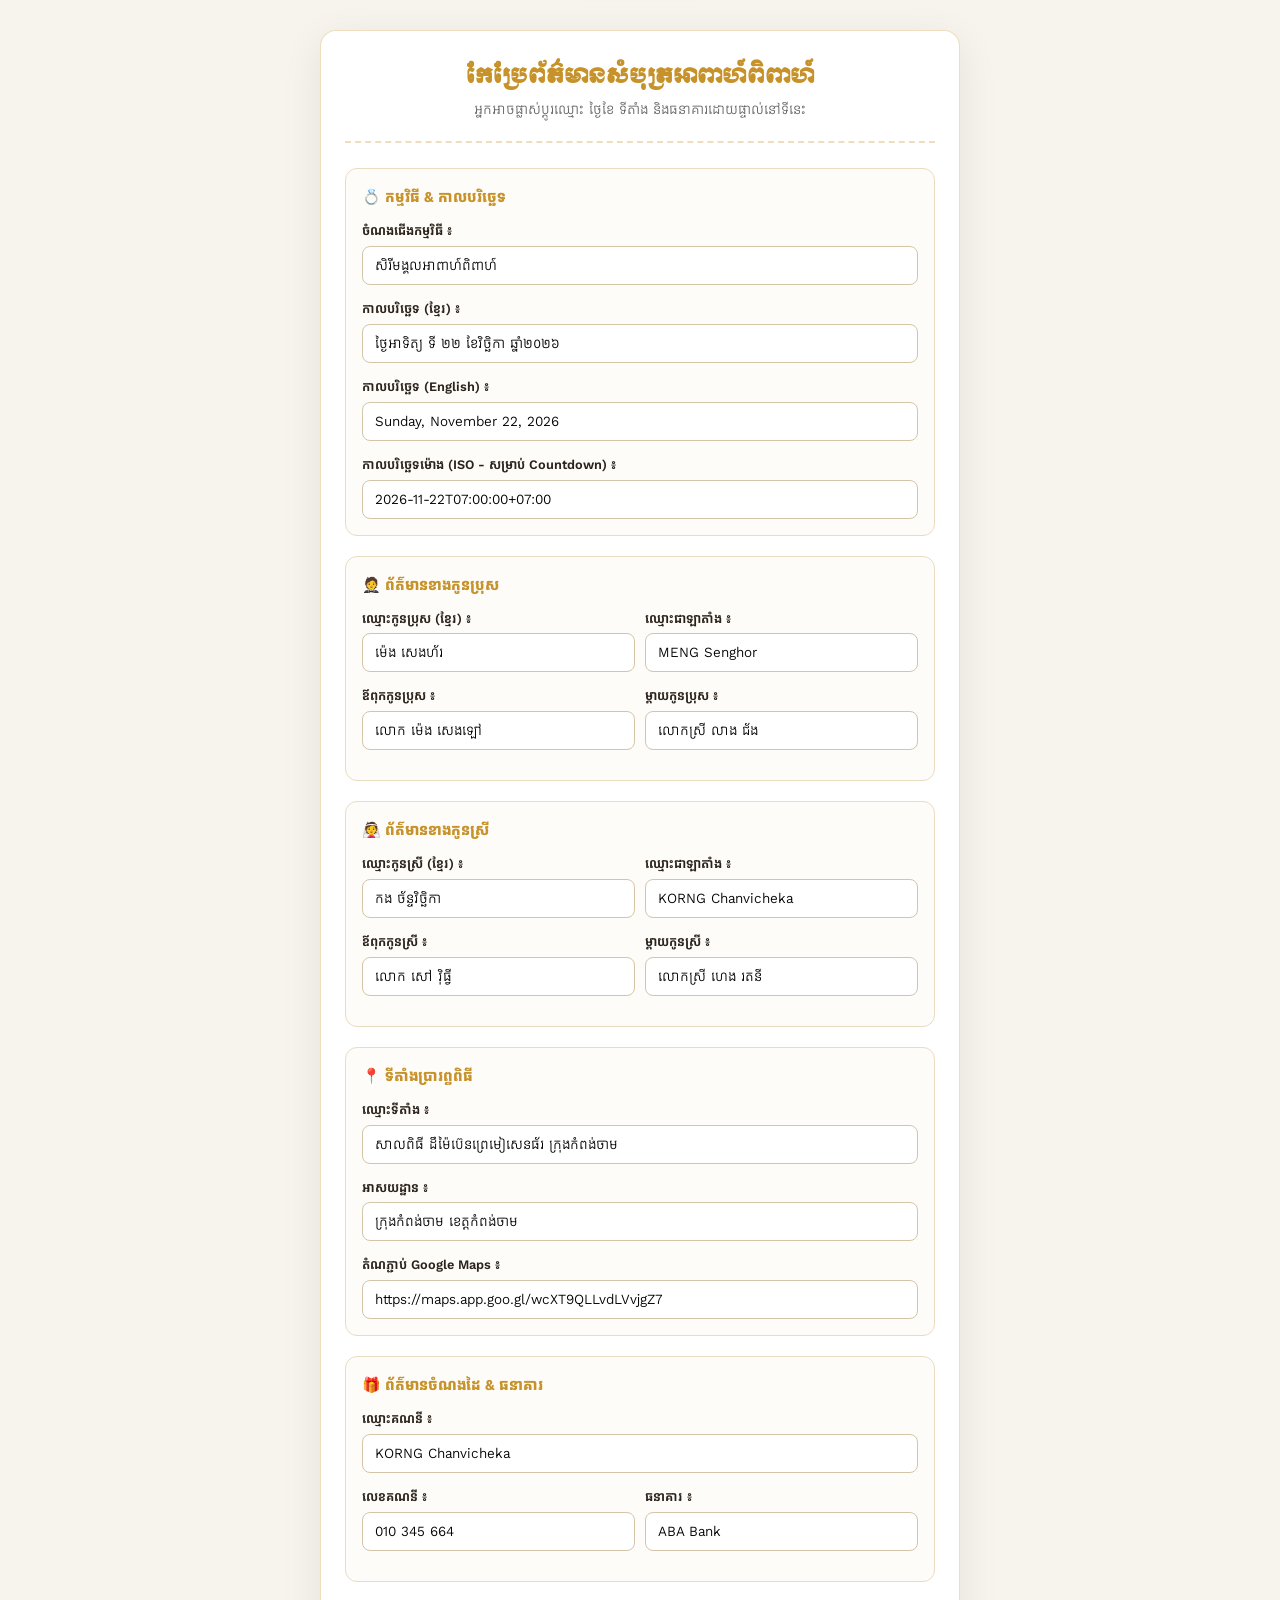
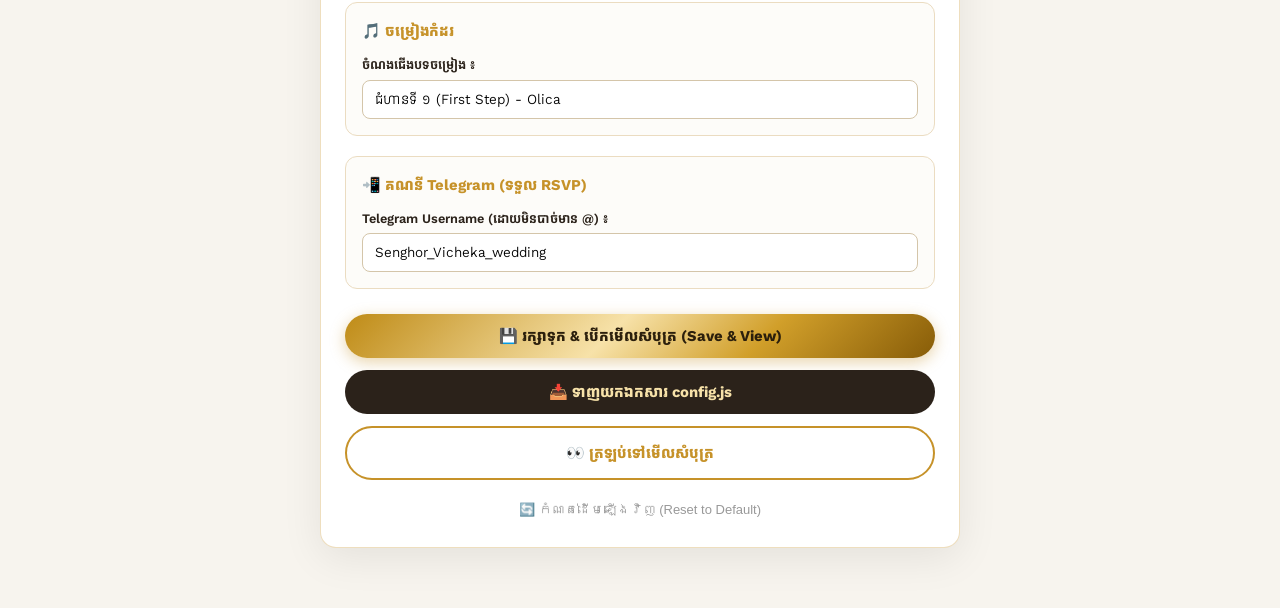
==== edit.html @ cc493987 "Add files via upload" ====
<!DOCTYPE html>
<html lang="km">
<head>
    <meta charset="UTF-8">
    <meta name="viewport" content="width=device-width, initial-scale=1.0">
    <title>កែប្រែព័ត៌មានសំបុត្រអាពាហ៍ពិពាហ៍ | Edit Wedding Info</title>
    <link href="https://fonts.googleapis.com/css2?family=Kantumruy+Pro:wght@300;400;600;700&family=Moul&display=swap" rel="stylesheet">
    <style>
        :root {
            --primary-gold: #c69229;
            --gold-gradient: linear-gradient(135deg, #bf8b16 0%, #f7e2a9 45%, #d19f2a 70%, #875c08 100%);
            --bg-color: #f7f4ee;
            --text-main: #2b221a;
        }
        * { box-sizing: border-box; margin: 0; padding: 0; }
        body {
            font-family: 'Kantumruy Pro', sans-serif;
            background: var(--bg-color);
            color: var(--text-main);
            padding: 30px 15px 60px;
            line-height: 1.6;
        }
        .container {
            max-width: 640px;
            margin: 0 auto;
            background: #ffffff;
            border-radius: 16px;
            padding: 30px 24px;
            box-shadow: 0 10px 40px rgba(0,0,0,0.08);
            border: 1px solid rgba(198, 146, 41, 0.3);
        }
        .header {
            text-align: center;
            margin-bottom: 25px;
            border-bottom: 2px dashed rgba(198, 146, 41, 0.3);
            padding-bottom: 20px;
        }
        .header h1 {
            font-family: 'Moul', cursive;
            font-size: 20px;
            color: var(--primary-gold);
            margin-bottom: 6px;
        }
        .header p {
            font-size: 14px;
            color: #666;
        }
        .section-box {
            background: #fdfcf9;
            border: 1px solid #ebdcc1;
            border-radius: 12px;
            padding: 16px;
            margin-bottom: 20px;
        }
        .section-box h3 {
            font-size: 15px;
            color: var(--primary-gold);
            margin-bottom: 12px;
            display: flex;
            align-items: center;
            gap: 8px;
        }
        .form-group {
            margin-bottom: 14px;
        }
        .form-group:last-child {
            margin-bottom: 0;
        }
        .form-group label {
            display: block;
            font-size: 13px;
            font-weight: 600;
            margin-bottom: 4px;
        }
        .form-control {
            width: 100%;
            padding: 10px 12px;
            border: 1px solid #d4c5a9;
            border-radius: 8px;
            font-family: 'Kantumruy Pro', sans-serif;
            font-size: 14px;
        }
        .form-control:focus {
            outline: none;
            border-color: var(--primary-gold);
            box-shadow: 0 0 0 3px rgba(198, 146, 41, 0.2);
        }
        .row-2 {
            display: grid;
            grid-template-columns: 1fr 1fr;
            gap: 10px;
        }
        .actions-box {
            display: flex;
            flex-direction: column;
            gap: 12px;
            margin-top: 25px;
        }
        .btn {
            padding: 13px;
            border-radius: 50px;
            border: none;
            font-family: 'Kantumruy Pro', sans-serif;
            font-size: 15px;
            font-weight: 700;
            cursor: pointer;
            display: flex;
            align-items: center;
            justify-content: center;
            gap: 8px;
            transition: all 0.25s ease;
            text-decoration: none;
        }
        .btn-save {
            background: var(--gold-gradient);
            color: #2b1f0c;
            box-shadow: 0 4px 15px rgba(198, 146, 41, 0.4);
        }
        .btn-save:hover {
            transform: translateY(-2px);
            box-shadow: 0 8px 20px rgba(198, 146, 41, 0.5);
        }
        .btn-download {
            background: #2b221a;
            color: #f7e2a9;
        }
        .btn-download:hover {
            background: #413428;
        }
        .btn-view {
            background: #ffffff;
            color: var(--primary-gold);
            border: 2px solid var(--primary-gold);
        }
        .btn-reset {
            background: transparent;
            color: #999;
            font-size: 13px;
            border: none;
            cursor: pointer;
            margin-top: 10px;
        }
        .toast {
            position: fixed;
            top: 20px;
            left: 50%;
            transform: translateX(-50%) translateY(-100px);
            background: #2b221a;
            color: #f7e2a9;
            padding: 12px 24px;
            border-radius: 50px;
            font-size: 14px;
            box-shadow: 0 10px 25px rgba(0,0,0,0.25);
            transition: transform 0.3s ease;
            z-index: 9999;
        }
        .toast.show {
            transform: translateX(-50%) translateY(0);
        }
    </style>
</head>
<body>

    <div id="toast" class="toast">បានរក្សាទុករួចរាល់!</div>

    <div class="container">
        <div class="header">
            <h1>កែប្រែព័ត៌មានសំបុត្រអាពាហ៍ពិពាហ៍</h1>
            <p>អ្នកអាចផ្លាស់ប្តូរឈ្មោះ ថ្ងៃខែ ទីតាំង និងធនាគារដោយផ្ទាល់នៅទីនេះ</p>
        </div>

        <form id="editForm">
            <!-- ព័ត៌មានទូទៅ -->
            <div class="section-box">
                <h3>💍 កម្មវិធី &amp; កាលបរិច្ឆេទ</h3>
                <div class="form-group">
                    <label>ចំណងជើងកម្មវិធី ៖</label>
                    <input type="text" id="weddingTitle" class="form-control" value="សិរីមង្គលអាពាហ៍ពិពាហ៍">
                </div>
                <div class="form-group">
                    <label>កាលបរិច្ឆេទ (ខ្មែរ) ៖</label>
                    <input type="text" id="weddingDateKhmer" class="form-control" value="ថ្ងៃអាទិត្យ ទី ២២ ខែវិច្ឆិកា ឆ្នាំ២០២៦">
                </div>
                <div class="form-group">
                    <label>កាលបរិច្ឆេទ (English) ៖</label>
                    <input type="text" id="weddingDateEnglish" class="form-control" value="Sunday, November 22, 2026">
                </div>
                <div class="form-group">
                    <label>កាលបរិច្ឆេទម៉ោង (ISO - សម្រាប់ Countdown) ៖</label>
                    <input type="text" id="weddingDateISO" class="form-control" value="2026-11-22T07:00:00+07:00">
                </div>
            </div>

            <!-- ខាងប្រុស -->
            <div class="section-box">
                <h3>🤵 ព័ត៌មានខាងកូនប្រុស</h3>
                <div class="row-2">
                    <div class="form-group">
                        <label>ឈ្មោះកូនប្រុស (ខ្មែរ) ៖</label>
                        <input type="text" id="groomKhmerName" class="form-control" value="ម៉េង សេងហ័រ">
                    </div>
                    <div class="form-group">
                        <label>ឈ្មោះជាឡាតាំង ៖</label>
                        <input type="text" id="groomEnglishName" class="form-control" value="MENG Senghor">
                    </div>
                </div>
                <div class="row-2">
                    <div class="form-group">
                        <label>ឪពុកកូនប្រុស ៖</label>
                        <input type="text" id="groomFather" class="form-control" value="លោក ម៉េង សេងឡៅ">
                    </div>
                    <div class="form-group">
                        <label>ម្ដាយកូនប្រុស ៖</label>
                        <input type="text" id="groomMother" class="form-control" value="លោកស្រី លាង ជ័ង">
                    </div>
                </div>
            </div>

            <!-- ខាងស្រី -->
            <div class="section-box">
                <h3>👰 ព័ត៌មានខាងកូនស្រី</h3>
                <div class="row-2">
                    <div class="form-group">
                        <label>ឈ្មោះកូនស្រី (ខ្មែរ) ៖</label>
                        <input type="text" id="brideKhmerName" class="form-control" value="កង ច័ន្ទវិច្ឆិកា">
                    </div>
                    <div class="form-group">
                        <label>ឈ្មោះជាឡាតាំង ៖</label>
                        <input type="text" id="brideEnglishName" class="form-control" value="KORNG Chanvicheka">
                    </div>
                </div>
                <div class="row-2">
                    <div class="form-group">
                        <label>ឪពុកកូនស្រី ៖</label>
                        <input type="text" id="brideFather" class="form-control" value="លោក សៅ វ៉ិធ្វី">
                    </div>
                    <div class="form-group">
                        <label>ម្ដាយកូនស្រី ៖</label>
                        <input type="text" id="brideMother" class="form-control" value="លោកស្រី ហេង រតនី">
                    </div>
                </div>
            </div>

            <!-- ទីតាំង -->
            <div class="section-box">
                <h3>📍 ទីតាំងប្រារព្ធពិធី</h3>
                <div class="form-group">
                    <label>ឈ្មោះទីតាំង ៖</label>
                    <input type="text" id="venueName" class="form-control" value="សាលពិធី ដឹម៉ៃប៊េនព្រេមៀសេនធ័រ ក្រុងកំពង់ចាម">
                </div>
                <div class="form-group">
                    <label>អាសយដ្ឋាន ៖</label>
                    <input type="text" id="venueAddress" class="form-control" value="ក្រុងកំពង់ចាម ខេត្តកំពង់ចាម">
                </div>
                <div class="form-group">
                    <label>តំណភ្ជាប់ Google Maps ៖</label>
                    <input type="text" id="googleMapsUrl" class="form-control" value="https://maps.app.goo.gl/wcXT9QLLvdLVvjgZ7">
                </div>
            </div>

            <!-- ចំណងដៃ -->
            <div class="section-box">
                <h3>🎁 ព័ត៌មានចំណងដៃ &amp; ធនាគារ</h3>
                <div class="form-group">
                    <label>ឈ្មោះគណនី ៖</label>
                    <input type="text" id="giftAccountName" class="form-control" value="KORNG Chanvicheka">
                </div>
                <div class="row-2">
                    <div class="form-group">
                        <label>លេខគណនី ៖</label>
                        <input type="text" id="giftAccountNumber" class="form-control" value="010 345 664">
                    </div>
                    <div class="form-group">
                        <label>ធនាគារ ៖</label>
                        <input type="text" id="giftBankName" class="form-control" value="ABA Bank">
                    </div>
                </div>
            </div>

            <!-- ចម្រៀងកំដរ -->
            <div class="section-box">
                <h3>🎵 ចម្រៀងកំដរ</h3>
                <div class="form-group">
                    <label>ចំណងជើងបទចម្រៀង ៖</label>
                    <input type="text" id="bgMusicTitle" class="form-control" value="ជំហានទី ១ (First Step) - Olica">
                </div>
            </div>

            <!-- ទំនាក់ទំនង & Telegram -->
            <div class="section-box">
                <h3>📲 គណនី Telegram (ទទួល RSVP)</h3>
                <div class="form-group">
                    <label>Telegram Username (ដោយមិនបាច់មាន @) ៖</label>
                    <input type="text" id="telegramUsername" class="form-control" value="Senghor_Vicheka_wedding">
                </div>
            </div>

            <!-- សកម្មភាព -->
            <div class="actions-box">
                <button type="button" id="btnSaveAndPreview" class="btn btn-save">
                    💾 រក្សាទុក &amp; បើកមើលសំបុត្រ (Save &amp; View)
                </button>
                <button type="button" id="btnDownloadConfig" class="btn btn-download">
                    📥 ទាញយកឯកសារ config.js
                </button>
                <a href="index.html" class="btn btn-view">
                    👀 ត្រឡប់ទៅមើលសំបុត្រ
                </a>
                <button type="button" id="btnResetDefault" class="btn-reset">
                    🔄 កំណត់ដើមឡើងវិញ (Reset to Default)
                </button>
            </div>
        </form>
    </div>

    <!-- Scripts -->
    <script src="js/config.js"></script>
    <script>
        // Load initial data from WEDDING_CONFIG or localStorage
        document.addEventListener('DOMContentLoaded', () => {
            let data = window.WEDDING_CONFIG || {};
            const saved = localStorage.getItem('wedding_custom_config');
            if (saved) {
                try {
                    data = Object.assign({}, data, JSON.parse(saved));
                } catch(e) {}
            }

            if (data.weddingTitle) document.getElementById('weddingTitle').value = data.weddingTitle;
            if (data.weddingDateKhmer) document.getElementById('weddingDateKhmer').value = data.weddingDateKhmer;
            if (data.weddingDateEnglish) document.getElementById('weddingDateEnglish').value = data.weddingDateEnglish;
            if (data.weddingDateISO) document.getElementById('weddingDateISO').value = data.weddingDateISO;

            if (data.groom) {
                document.getElementById('groomKhmerName').value = data.groom.khmerName || '';
                document.getElementById('groomEnglishName').value = data.groom.englishName || '';
                document.getElementById('groomFather').value = data.groom.father || '';
                document.getElementById('groomMother').value = data.groom.mother || '';
            }

            if (data.bride) {
                document.getElementById('brideKhmerName').value = data.bride.khmerName || '';
                document.getElementById('brideEnglishName').value = data.bride.englishName || '';
                document.getElementById('brideFather').value = data.bride.father || '';
                document.getElementById('brideMother').value = data.bride.mother || '';
            }

            if (data.venue) {
                document.getElementById('venueName').value = data.venue.name || '';
                document.getElementById('venueAddress').value = data.venue.address || '';
                document.getElementById('googleMapsUrl').value = data.venue.googleMapsUrl || '';
            }

            if (data.gift) {
                document.getElementById('giftAccountName').value = data.gift.accountName || '';
                document.getElementById('giftAccountNumber').value = data.gift.accountNumber || '';
                document.getElementById('giftBankName').value = data.gift.bankName || '';
            }

            if (data.bgMusic && data.bgMusic.title) {
                document.getElementById('bgMusicTitle').value = data.bgMusic.title;
            }

            if (data.contact) {
                document.getElementById('telegramUsername').value = data.contact.telegramUsername || '';
            }
        });

        function collectFormData() {
            return {
                weddingTitle: document.getElementById('weddingTitle').value.trim(),
                weddingDateKhmer: document.getElementById('weddingDateKhmer').value.trim(),
                weddingDateEnglish: document.getElementById('weddingDateEnglish').value.trim(),
                weddingDateISO: document.getElementById('weddingDateISO').value.trim(),
                groom: {
                    khmerName: document.getElementById('groomKhmerName').value.trim(),
                    englishName: document.getElementById('groomEnglishName').value.trim(),
                    father: document.getElementById('groomFather').value.trim(),
                    mother: document.getElementById('groomMother').value.trim(),
                    photo: "assets/images/groom.jpg"
                },
                bride: {
                    khmerName: document.getElementById('brideKhmerName').value.trim(),
                    englishName: document.getElementById('brideEnglishName').value.trim(),
                    father: document.getElementById('brideFather').value.trim(),
                    mother: document.getElementById('brideMother').value.trim(),
                    photo: "assets/images/bride.jpg"
                },
                venue: {
                    name: document.getElementById('venueName').value.trim(),
                    address: document.getElementById('venueAddress').value.trim(),
                    googleMapsUrl: document.getElementById('googleMapsUrl').value.trim(),
                    embedMapUrl: "https://www.google.com/maps/embed?pb=!1m18!1m12!1m3!1d15623.513758249622!2d105.4419515!3d11.9961201!2m3!1f0!2f0!3f0!3m2!1i1024!2i768!4f13.1!3m3!1m2!1s0x310b82f6e91cb3b5%3A0x6291a182092305!2sKampong%20Cham!5e0!3m2!1sen!2skh!4v1700000000000"
                },
                gift: {
                    accountName: document.getElementById('giftAccountName').value.trim(),
                    accountNumber: document.getElementById('giftAccountNumber').value.trim(),
                    bankName: document.getElementById('giftBankName').value.trim(),
                    qrImage: "assets/images/qr-code.png"
                },
                bgMusic: {
                    title: document.getElementById('bgMusicTitle').value.trim(),
                    audioFile: (window.WEDDING_CONFIG && window.WEDDING_CONFIG.bgMusic && window.WEDDING_CONFIG.bgMusic.audioFile) || "assets/audio/wedding-song.mp3"
                },
                contact: {
                    telegramUsername: document.getElementById('telegramUsername').value.trim()
                }
            };
        }

        // Save & View
        document.getElementById('btnSaveAndPreview').addEventListener('click', () => {
            const data = collectFormData();
            localStorage.setItem('wedding_custom_config', JSON.stringify(data));
            showToast('បានរក្សាទុកព័ត៌មានដោយជោគជ័យ!');
            setTimeout(() => {
                window.location.href = 'index.html';
            }, 1000);
        });

        // Download config.js file
        document.getElementById('btnDownloadConfig').addEventListener('click', () => {
            const data = collectFormData();
            const configContent = `const WEDDING_CONFIG = ${JSON.stringify(Object.assign({}, window.WEDDING_CONFIG, data), null, 4)};\n\nwindow.WEDDING_CONFIG = WEDDING_CONFIG;\n`;
            
            const blob = new Blob([configContent], { type: 'application/javascript;charset=utf-8' });
            const url = URL.createObjectURL(blob);
            const a = document.createElement('a');
            a.href = url;
            a.download = 'config.js';
            document.body.appendChild(a);
            a.click();
            document.body.removeChild(a);
            URL.revokeObjectURL(url);
            showToast('បានទាញយកឯកសារ config.js! សូមយកវាទៅដាក់ក្នុង folder js/');
        });

        // Reset
        document.getElementById('btnResetDefault').addEventListener('click', () => {
            if (confirm('តើអ្នកពិតជាចង់កំណត់ព័ត៌មានដើមឡើងវិញមែនទេ?')) {
                localStorage.removeItem('wedding_custom_config');
                location.reload();
            }
        });

        function showToast(msg) {
            const t = document.getElementById('toast');
            t.textContent = msg;
            t.classList.add('show');
            setTimeout(() => t.classList.remove('show'), 3000);
        }
    </script>
</body>
</html>
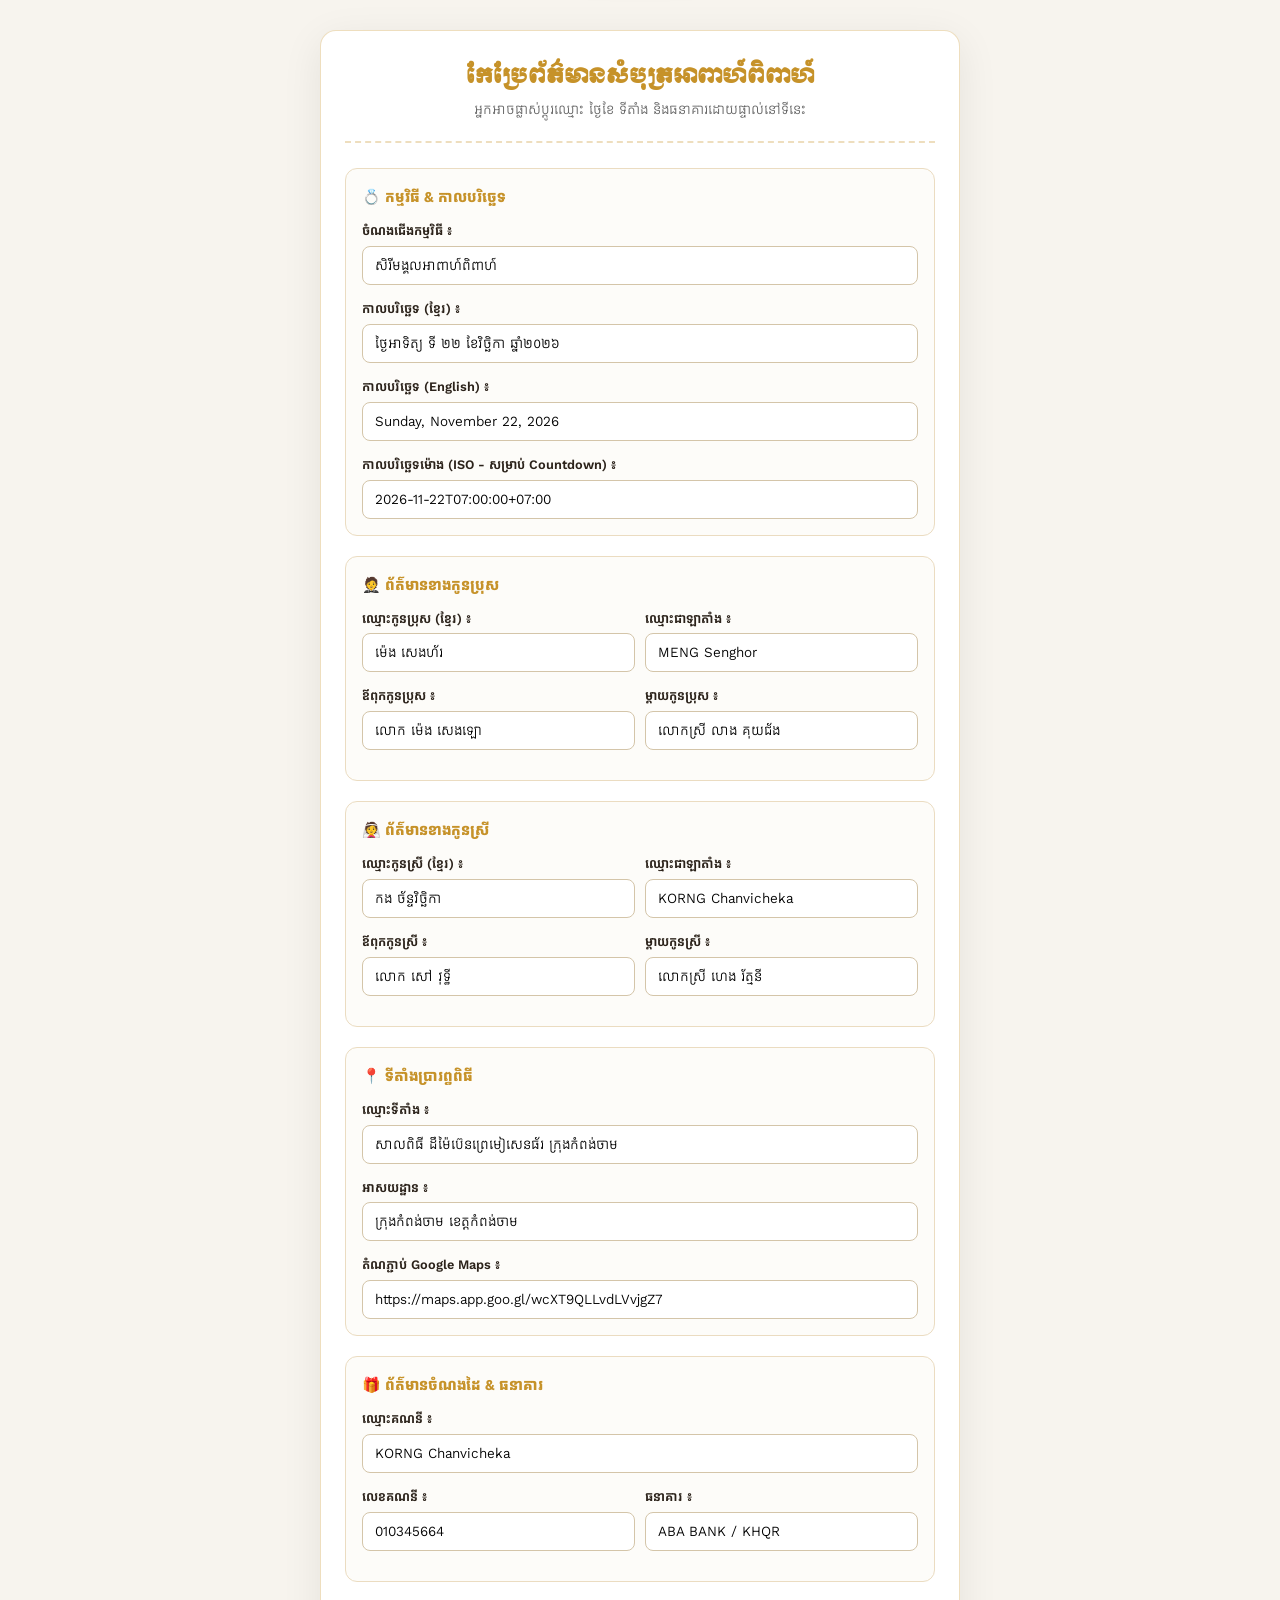
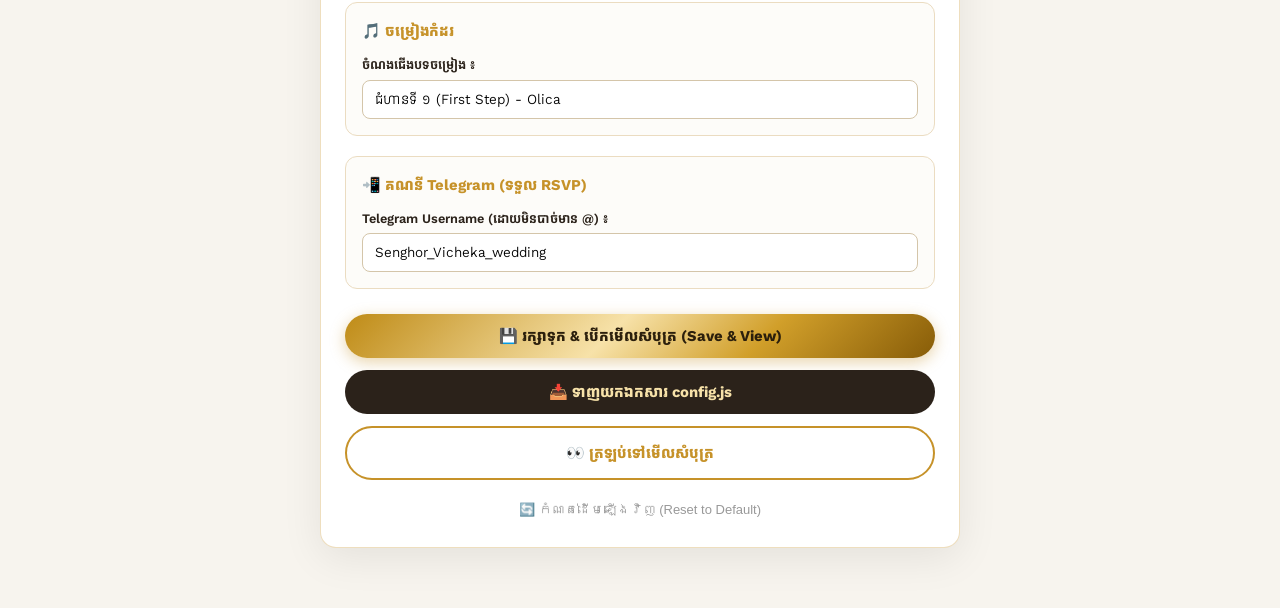
==== commit c8a2fcc8: "Add files via upload" ====
--- a/edit.html
+++ b/edit.html
@@ -396,7 +396,7 @@
                     accountName: document.getElementById('giftAccountName').value.trim(),
                     accountNumber: document.getElementById('giftAccountNumber').value.trim(),
                     bankName: document.getElementById('giftBankName').value.trim(),
-                    qrImage: "assets/images/qr-code.png"
+                    qrImage: "assets/images/qr-code.jpg"
                 },
                 bgMusic: {
                     title: document.getElementById('bgMusicTitle').value.trim(),
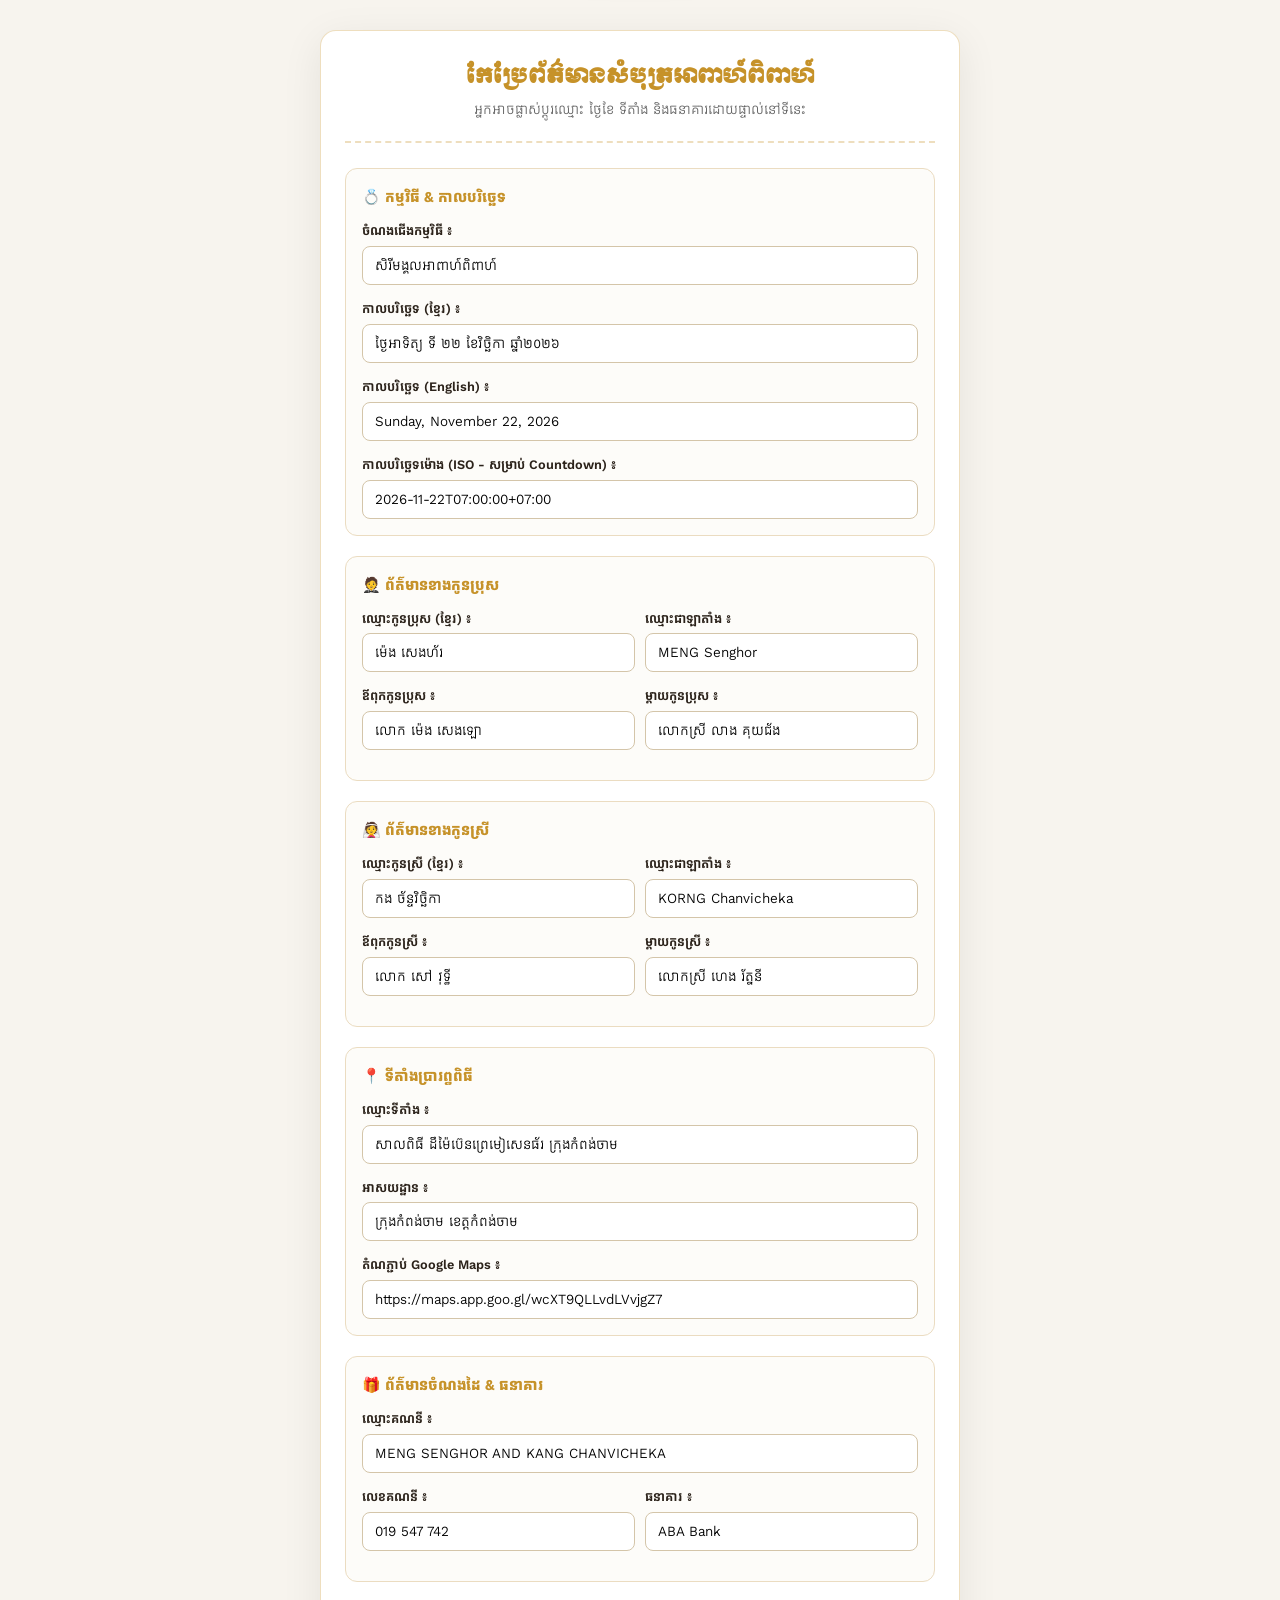
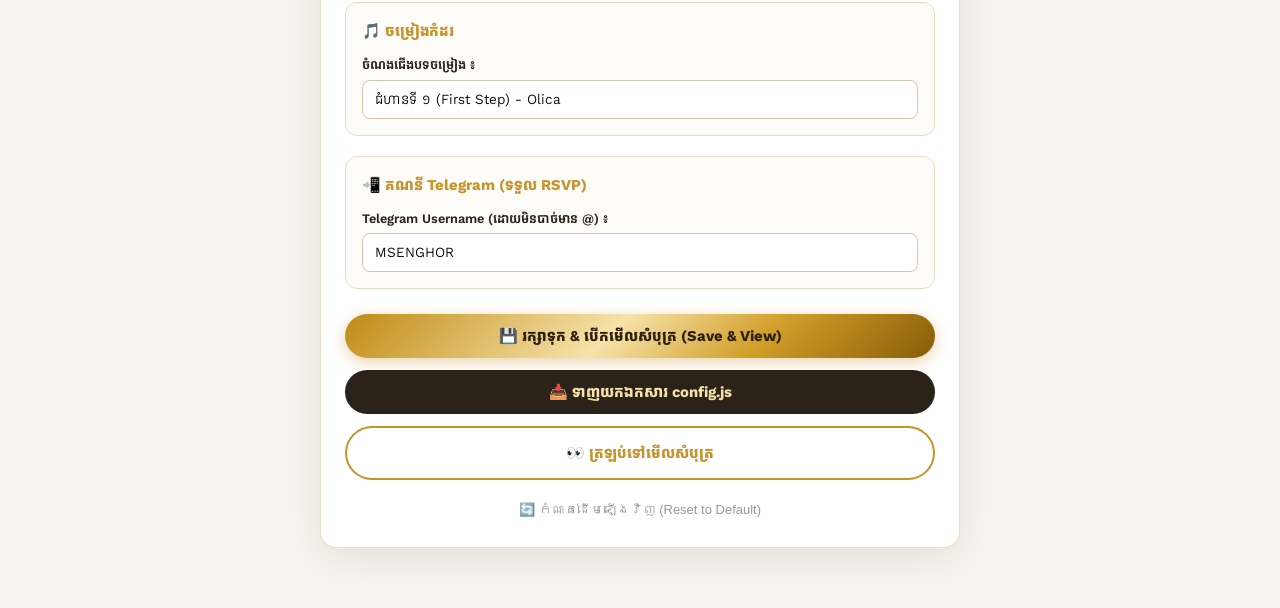
==== commit cb6960cc: "Add files via upload" ====
--- a/edit.html
+++ b/edit.html
@@ -232,11 +232,11 @@
                 <div class="row-2">
                     <div class="form-group">
                         <label>ឪពុកកូនស្រី ៖</label>
-                        <input type="text" id="brideFather" class="form-control" value="លោក សៅ វ៉ិធ្វី">
+                        <input type="text" id="brideFather" class="form-control" value="លោក សៅ វុទ្ធី">
                     </div>
                     <div class="form-group">
                         <label>ម្ដាយកូនស្រី ៖</label>
-                        <input type="text" id="brideMother" class="form-control" value="លោកស្រី ហេង រតនី">
+                        <input type="text" id="brideMother" class="form-control" value="លោកស្រី ហេង រ័ត្ននី">
                     </div>
                 </div>
             </div>
@@ -263,12 +263,14 @@
                 <h3>🎁 ព័ត៌មានចំណងដៃ &amp; ធនាគារ</h3>
                 <div class="form-group">
                     <label>ឈ្មោះគណនី ៖</label>
-                    <input type="text" id="giftAccountName" class="form-control" value="KORNG Chanvicheka">
+                    <input type="text" id="giftAccountName" class="form-control" value="MENG SENGHOR AND KANG CHANVICHEKA">
+
                 </div>
                 <div class="row-2">
                     <div class="form-group">
                         <label>លេខគណនី ៖</label>
-                        <input type="text" id="giftAccountNumber" class="form-control" value="010 345 664">
+                        <input type="text" id="giftAccountNumber" class="form-control" value="019 547 742">
+
                     </div>
                     <div class="form-group">
                         <label>ធនាគារ ៖</label>
@@ -291,7 +293,7 @@
                 <h3>📲 គណនី Telegram (ទទួល RSVP)</h3>
                 <div class="form-group">
                     <label>Telegram Username (ដោយមិនបាច់មាន @) ៖</label>
-                    <input type="text" id="telegramUsername" class="form-control" value="Senghor_Vicheka_wedding">
+                    <input type="text" id="telegramUsername" class="form-control" value="MSENGHOR">
                 </div>
             </div>
 
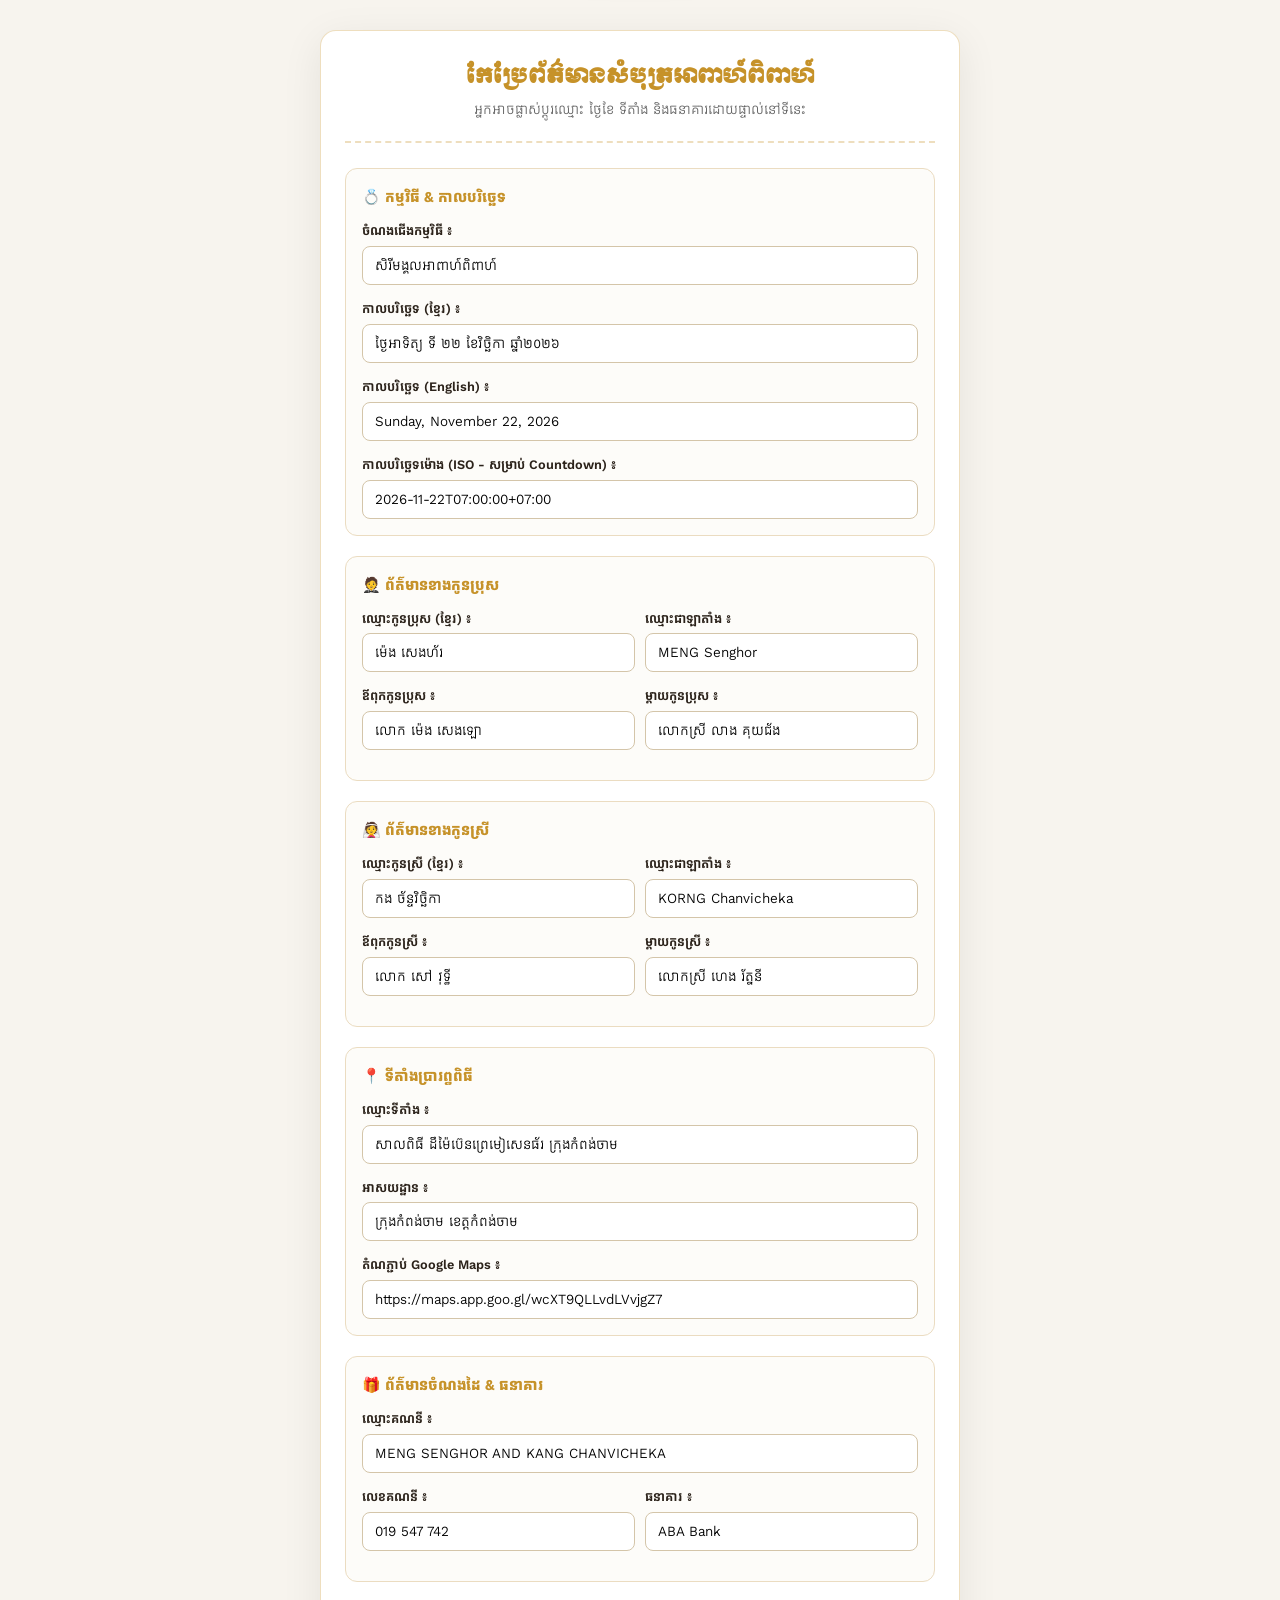
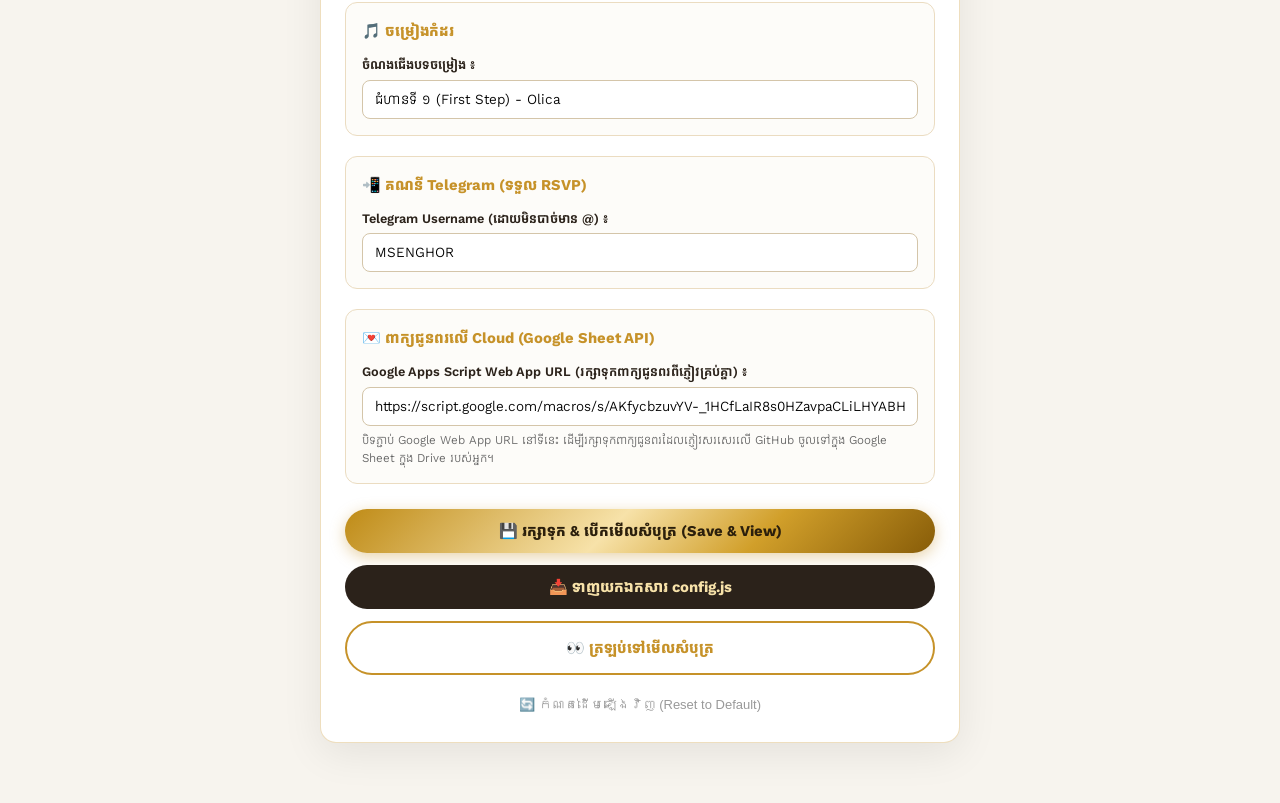
==== commit e3efee37: "Add files via upload" ====
--- a/edit.html
+++ b/edit.html
@@ -297,6 +297,18 @@
                 </div>
             </div>
 
+            <!-- Cloud Guestbook (Google Sheets) -->
+            <div class="section-box">
+                <h3>💌 ពាក្យជូនពរលើ Cloud (Google Sheet API)</h3>
+                <div class="form-group">
+                    <label>Google Apps Script Web App URL (រក្សាទុកពាក្យជូនពរពីភ្ញៀវគ្រប់គ្នា) ៖</label>
+                    <input type="url" id="wishesApiUrl" class="form-control" placeholder="https://script.google.com/macros/s/.../exec">
+                    <small style="color: #666; font-size: 12px; display: block; margin-top: 5px; line-height: 1.5;">
+                        បិទភ្ជាប់ Google Web App URL នៅទីនេះ ដើម្បីរក្សាទុកពាក្យជូនពរដែលភ្ញៀវសរសេរលើ GitHub ចូលទៅក្នុង Google Sheet ក្នុង Drive របស់អ្នក។
+                    </small>
+                </div>
+            </div>
+
             <!-- សកម្មភាព -->
             <div class="actions-box">
                 <button type="button" id="btnSaveAndPreview" class="btn btn-save">
@@ -366,6 +378,10 @@
             if (data.contact) {
                 document.getElementById('telegramUsername').value = data.contact.telegramUsername || '';
             }
+
+            if (data.wishesApiUrl) {
+                document.getElementById('wishesApiUrl').value = data.wishesApiUrl || '';
+            }
         });
 
         function collectFormData() {
@@ -406,7 +422,8 @@
                 },
                 contact: {
                     telegramUsername: document.getElementById('telegramUsername').value.trim()
-                }
+                },
+                wishesApiUrl: document.getElementById('wishesApiUrl').value.trim()
             };
         }
 
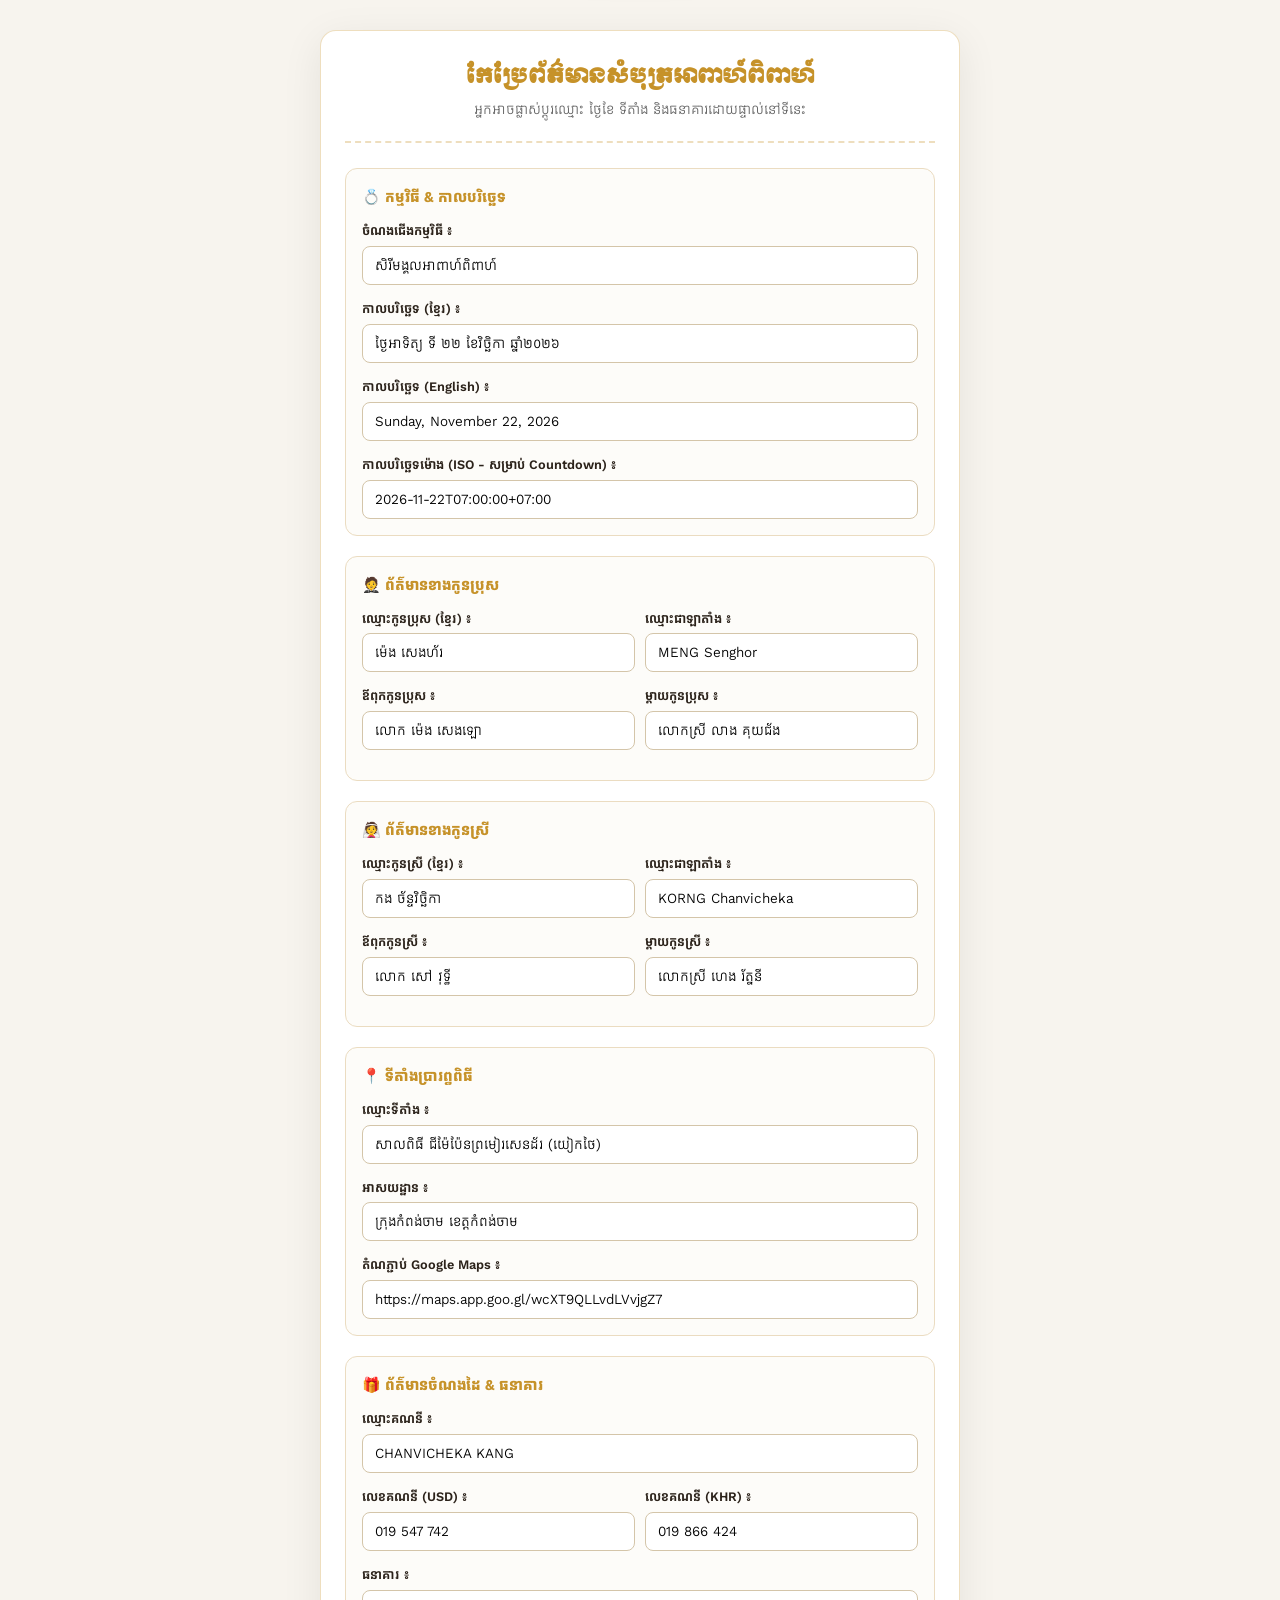
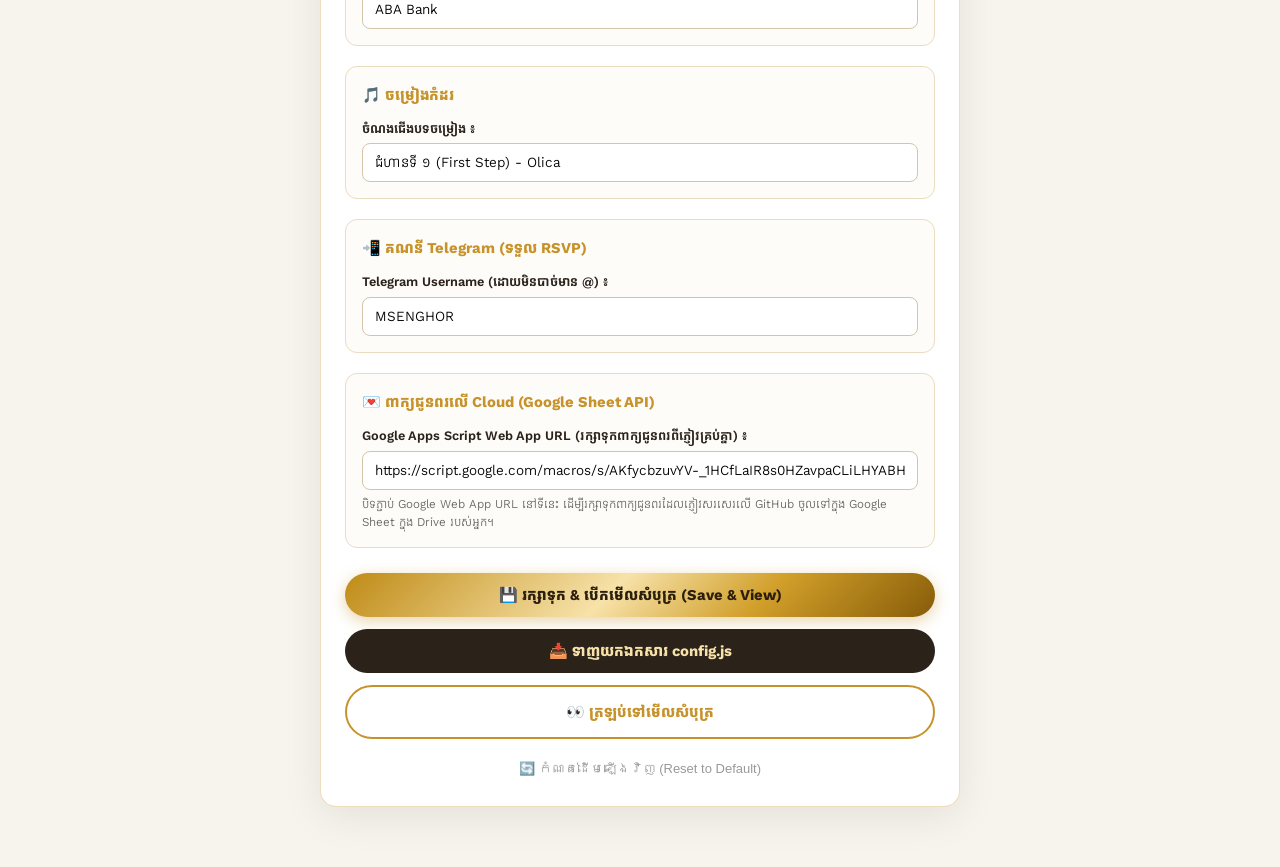
==== commit a335dfa0: "Add files via upload" ====
--- a/edit.html
+++ b/edit.html
@@ -263,19 +263,21 @@
                 <h3>🎁 ព័ត៌មានចំណងដៃ &amp; ធនាគារ</h3>
                 <div class="form-group">
                     <label>ឈ្មោះគណនី ៖</label>
-                    <input type="text" id="giftAccountName" class="form-control" value="MENG SENGHOR AND KANG CHANVICHEKA">
-
+                    <input type="text" id="giftAccountName" class="form-control" value="CHANVICHEKA KANG">
                 </div>
                 <div class="row-2">
                     <div class="form-group">
-                        <label>លេខគណនី ៖</label>
+                        <label>លេខគណនី (USD) ៖</label>
                         <input type="text" id="giftAccountNumber" class="form-control" value="019 547 742">
-
-                    </div>
-                    <div class="form-group">
-                        <label>ធនាគារ ៖</label>
-                        <input type="text" id="giftBankName" class="form-control" value="ABA Bank">
-                    </div>
+                    </div>
+                    <div class="form-group">
+                        <label>លេខគណនី (KHR) ៖</label>
+                        <input type="text" id="giftAccountNumberKhr" class="form-control" value="019 866 424">
+                    </div>
+                </div>
+                <div class="form-group">
+                    <label>ធនាគារ ៖</label>
+                    <input type="text" id="giftBankName" class="form-control" value="ABA Bank">
                 </div>
             </div>
 
@@ -368,6 +370,9 @@
             if (data.gift) {
                 document.getElementById('giftAccountName').value = data.gift.accountName || '';
                 document.getElementById('giftAccountNumber').value = data.gift.accountNumber || '';
+                if (document.getElementById('giftAccountNumberKhr')) {
+                    document.getElementById('giftAccountNumberKhr').value = data.gift.accountNumberKhr || '';
+                }
                 document.getElementById('giftBankName').value = data.gift.bankName || '';
             }
 
@@ -413,8 +418,9 @@
                 gift: {
                     accountName: document.getElementById('giftAccountName').value.trim(),
                     accountNumber: document.getElementById('giftAccountNumber').value.trim(),
+                    accountNumberKhr: document.getElementById('giftAccountNumberKhr') ? document.getElementById('giftAccountNumberKhr').value.trim() : '019 866 424',
                     bankName: document.getElementById('giftBankName').value.trim(),
-                    qrImage: "assets/images/qr-code.jpg"
+                    qrImage: "assets/images/qr-code.png"
                 },
                 bgMusic: {
                     title: document.getElementById('bgMusicTitle').value.trim(),
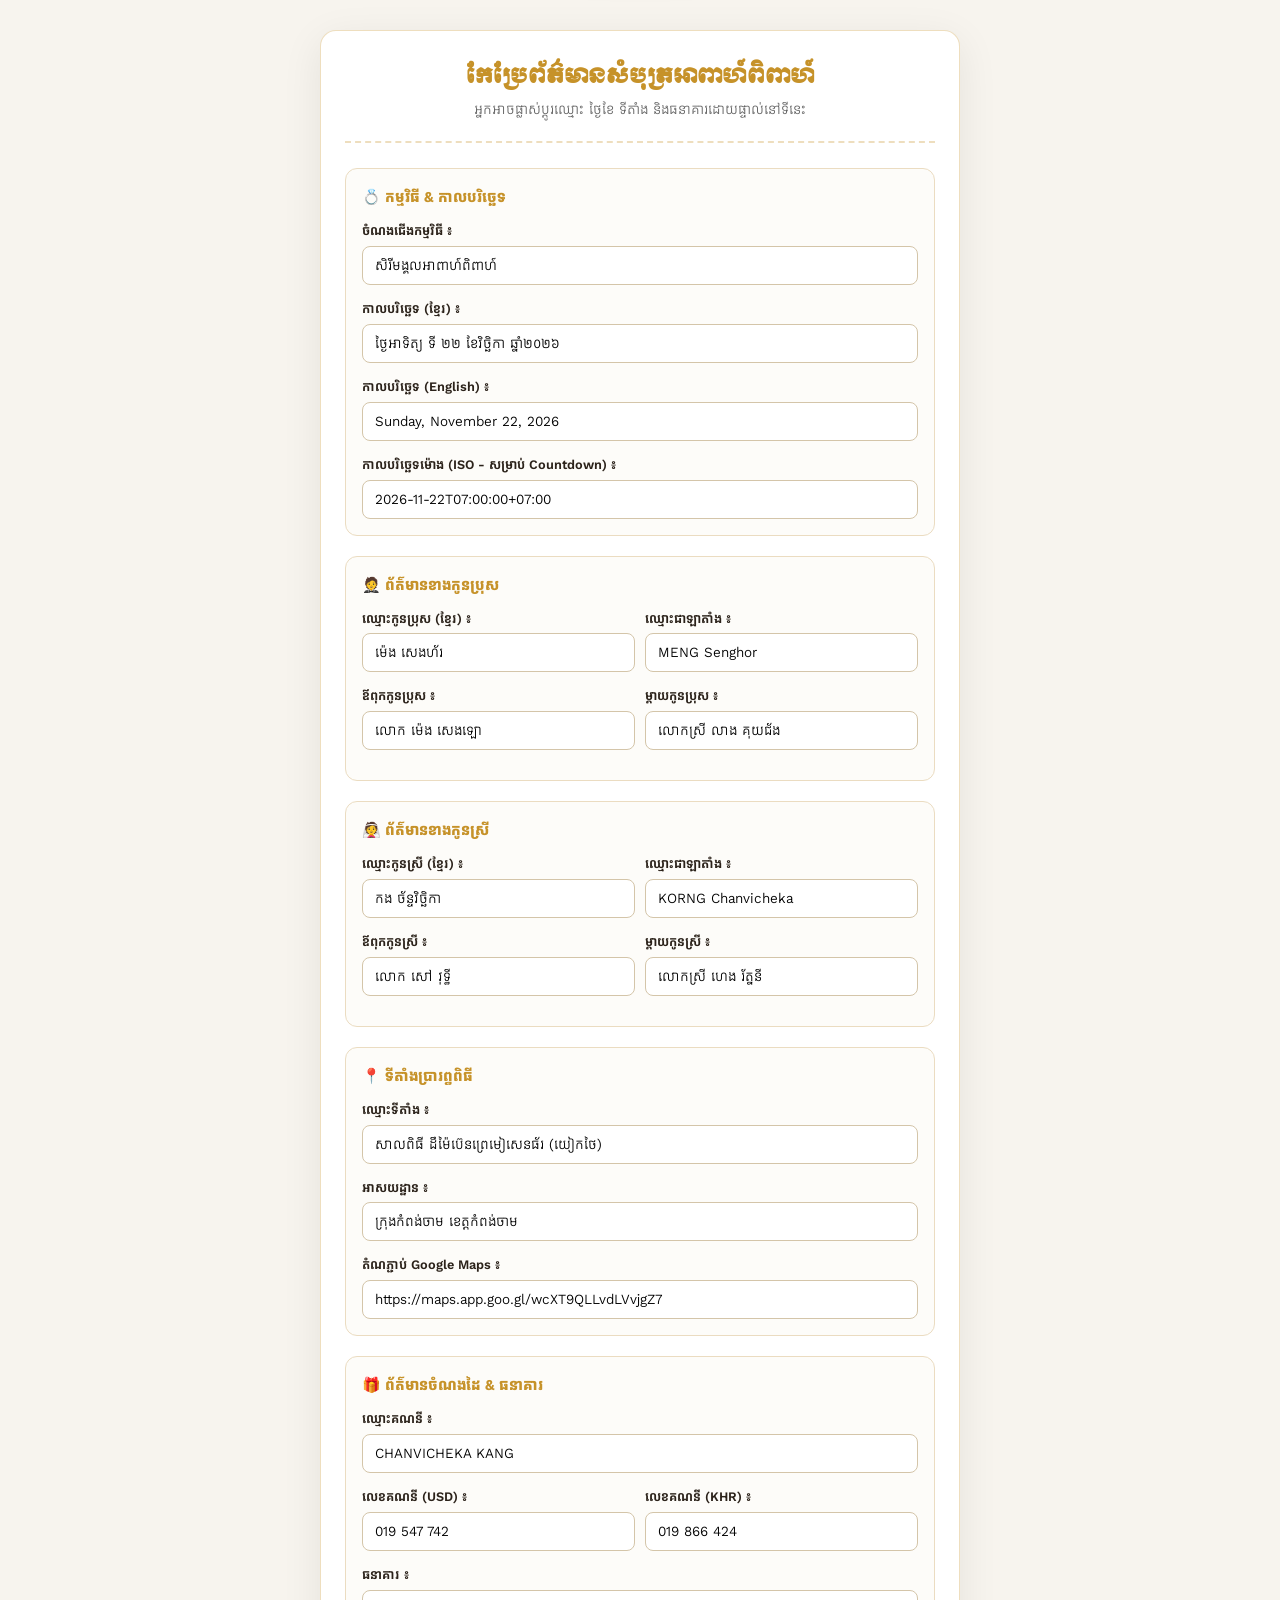
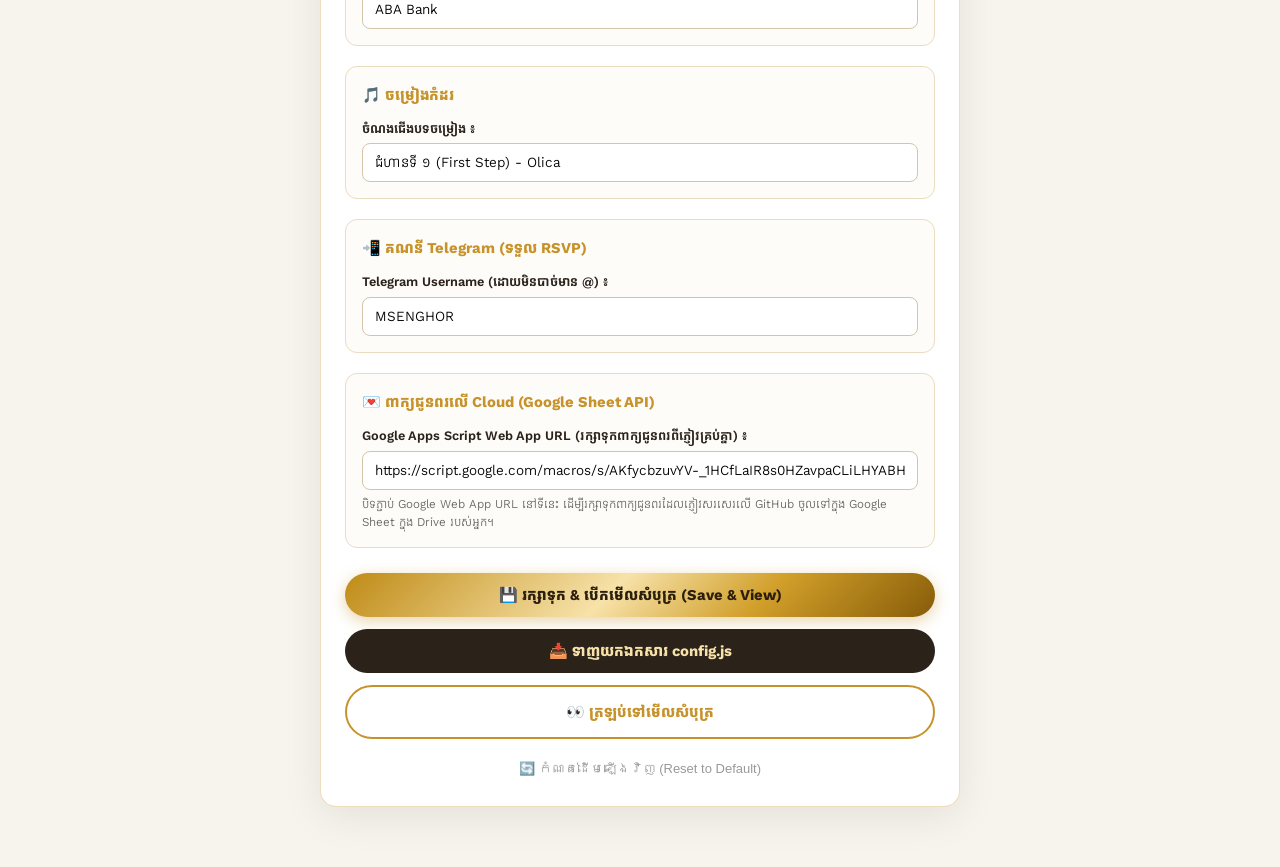
==== commit a824fd2a: "Add files via upload" ====
--- a/edit.html
+++ b/edit.html
@@ -246,7 +246,7 @@
                 <h3>📍 ទីតាំងប្រារព្ធពិធី</h3>
                 <div class="form-group">
                     <label>ឈ្មោះទីតាំង ៖</label>
-                    <input type="text" id="venueName" class="form-control" value="សាលពិធី ដឹម៉ៃប៊េនព្រេមៀសេនធ័រ ក្រុងកំពង់ចាម">
+                    <input type="text" id="venueName" class="form-control" value="សាលពិធី ដឹម៉ៃប៊េនព្រេមៀសេនធ័រ (យៀកថៃ)">
                 </div>
                 <div class="form-group">
                     <label>អាសយដ្ឋាន ៖</label>
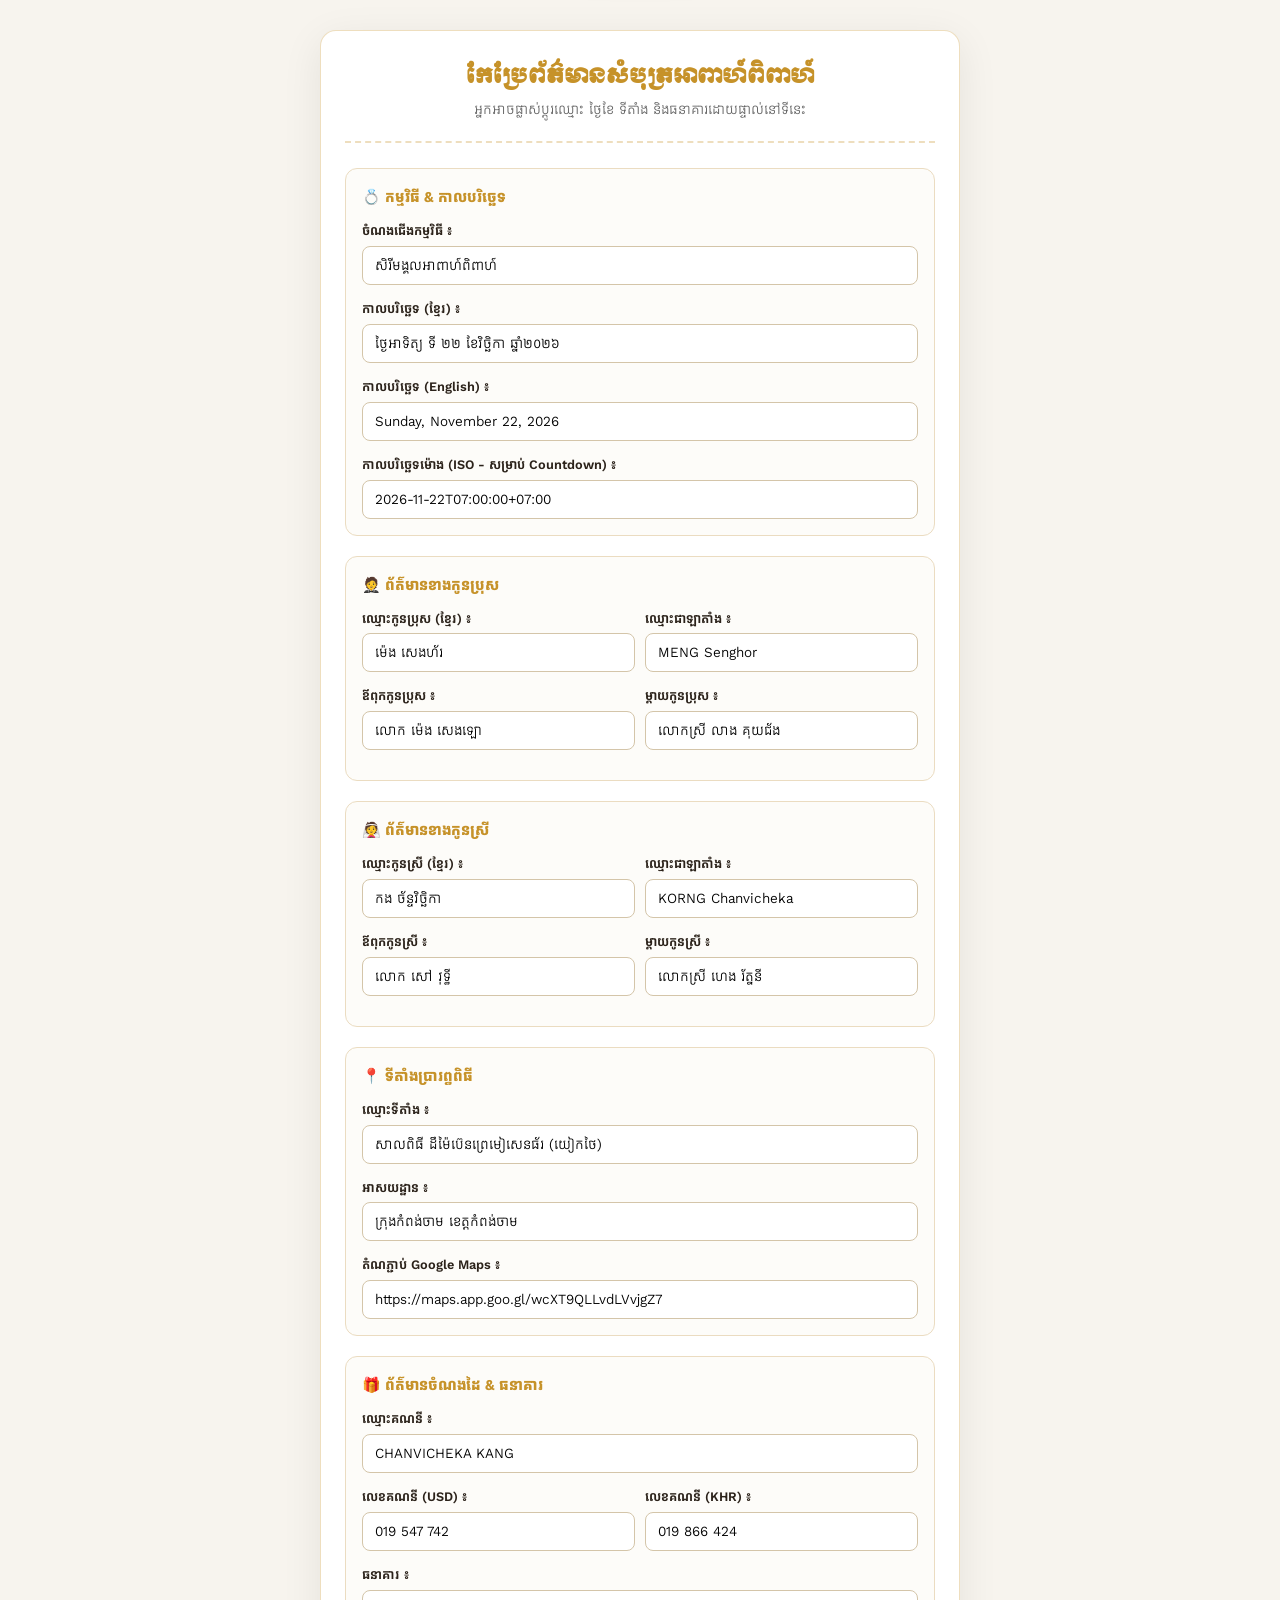
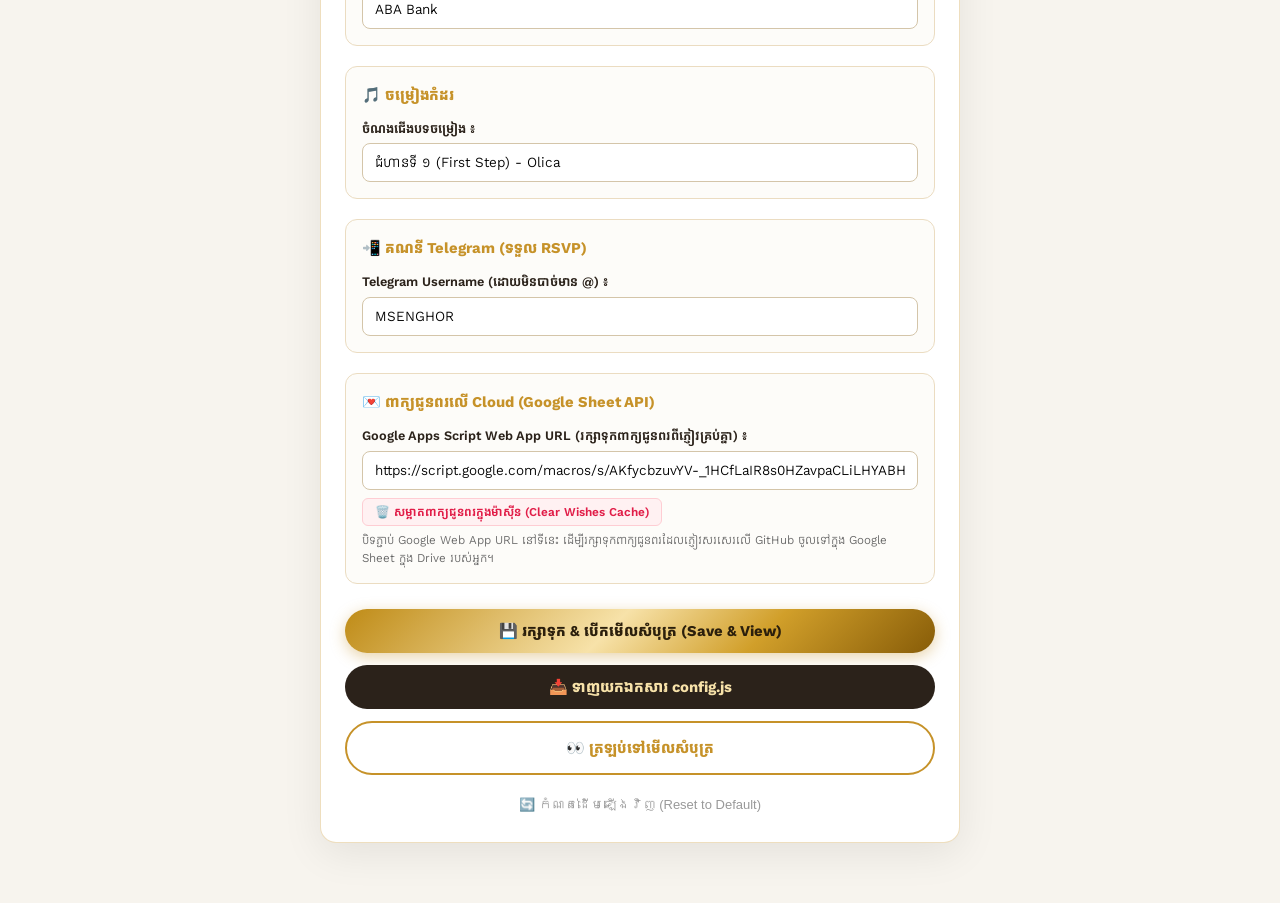
==== commit 2cde5007: "Add files via upload" ====
--- a/edit.html
+++ b/edit.html
@@ -305,6 +305,9 @@
                 <div class="form-group">
                     <label>Google Apps Script Web App URL (រក្សាទុកពាក្យជូនពរពីភ្ញៀវគ្រប់គ្នា) ៖</label>
                     <input type="url" id="wishesApiUrl" class="form-control" placeholder="https://script.google.com/macros/s/.../exec">
+                    <div style="margin-top: 8px;">
+                        <button type="button" id="btnClearWishes" style="background: #fff1f2; border: 1px solid #fecdd3; color: #e11d48; padding: 6px 12px; border-radius: 6px; font-size: 12px; font-weight: 600; cursor: pointer; font-family: inherit;">🗑️ សម្អាតពាក្យជូនពរក្នុងម៉ាស៊ីន (Clear Wishes Cache)</button>
+                    </div>
                     <small style="color: #666; font-size: 12px; display: block; margin-top: 5px; line-height: 1.5;">
                         បិទភ្ជាប់ Google Web App URL នៅទីនេះ ដើម្បីរក្សាទុកពាក្យជូនពរដែលភ្ញៀវសរសេរលើ GitHub ចូលទៅក្នុង Google Sheet ក្នុង Drive របស់អ្នក។
                     </small>
@@ -468,6 +471,14 @@
             }
         });
 
+        document.getElementById('btnClearWishes').addEventListener('click', () => {
+            if (confirm('តើអ្នកពិតជាចង់សម្អាតពាក្យជូនពរដែលបានរក្សាទុកក្នុងម៉ាស៊ីនមែនទេ?')) {
+                localStorage.removeItem('wedding_wishes_senghor_vicheka');
+                localStorage.removeItem('ratana_naza_wishes');
+                showToast('បានសម្អាតពាក្យជូនពរក្នុង LocalStorage ដោយជោគជ័យ!');
+            }
+        });
+
         function showToast(msg) {
             const t = document.getElementById('toast');
             t.textContent = msg;
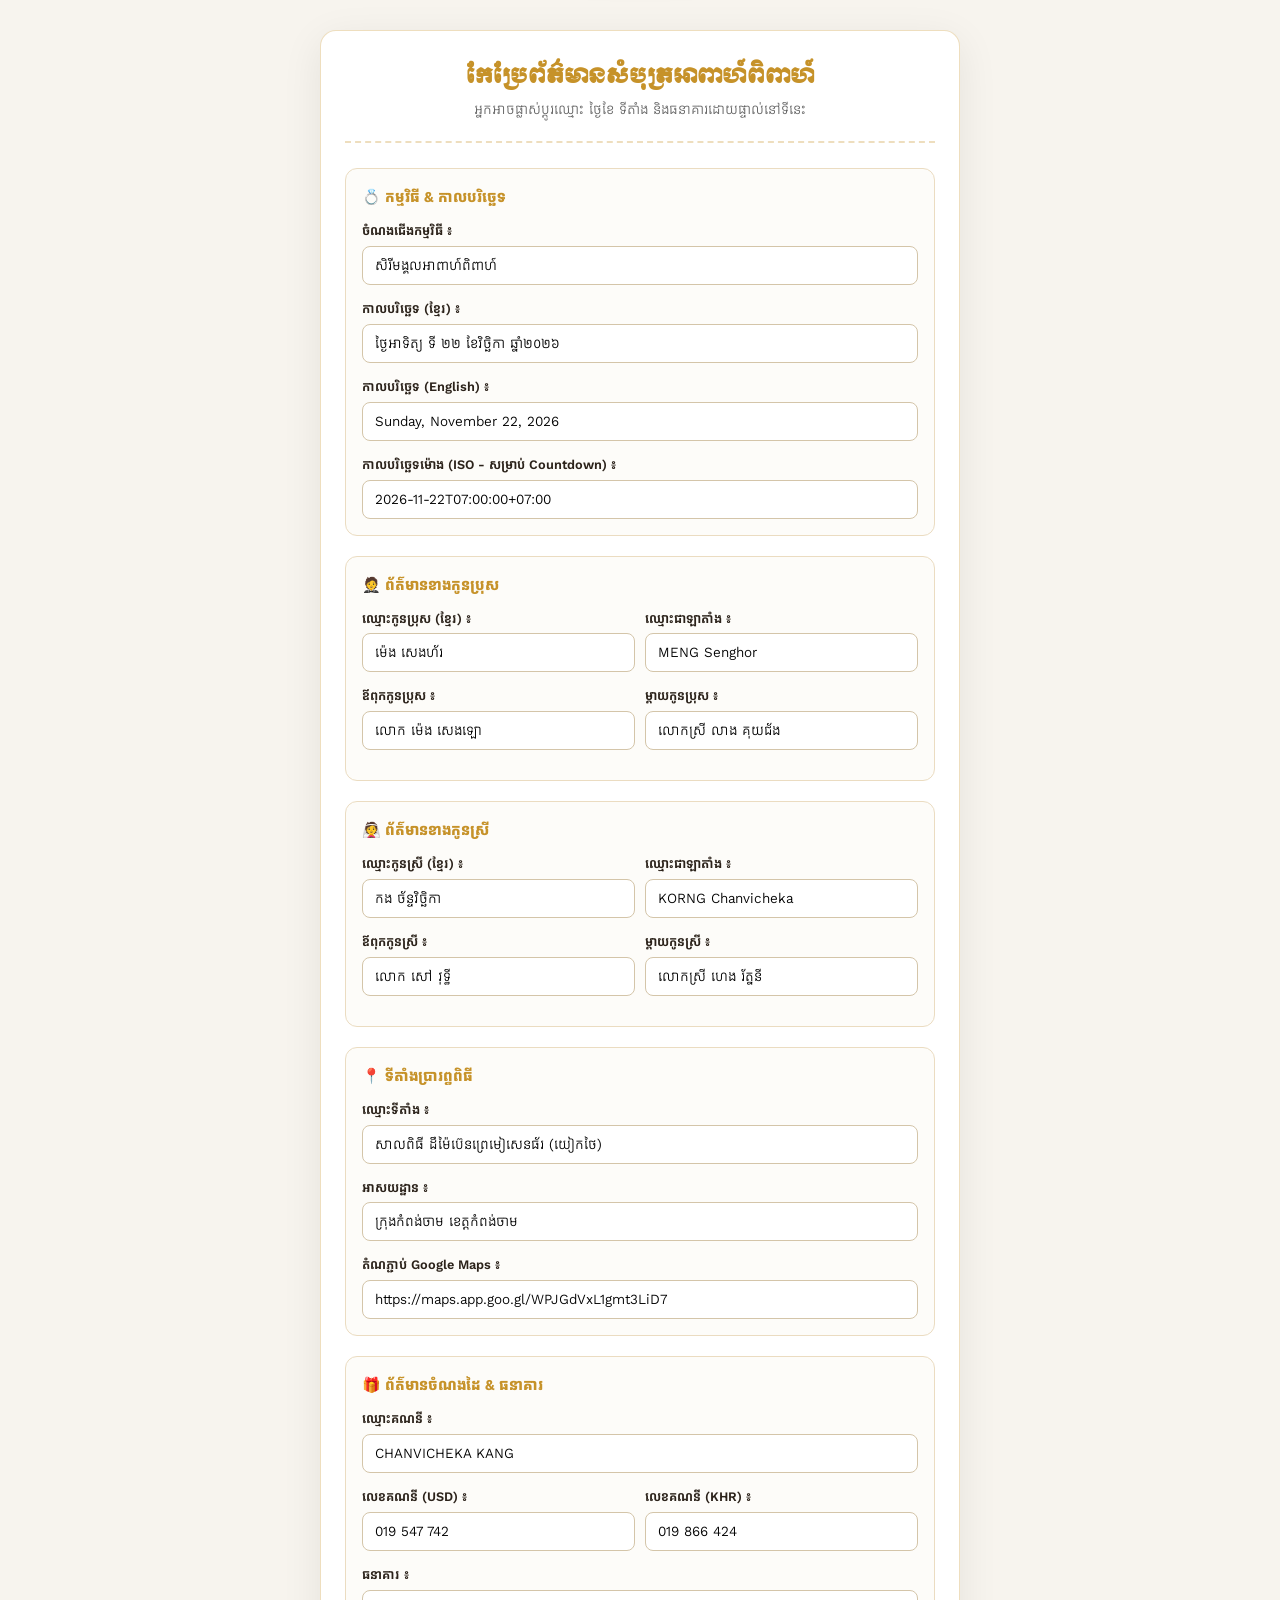
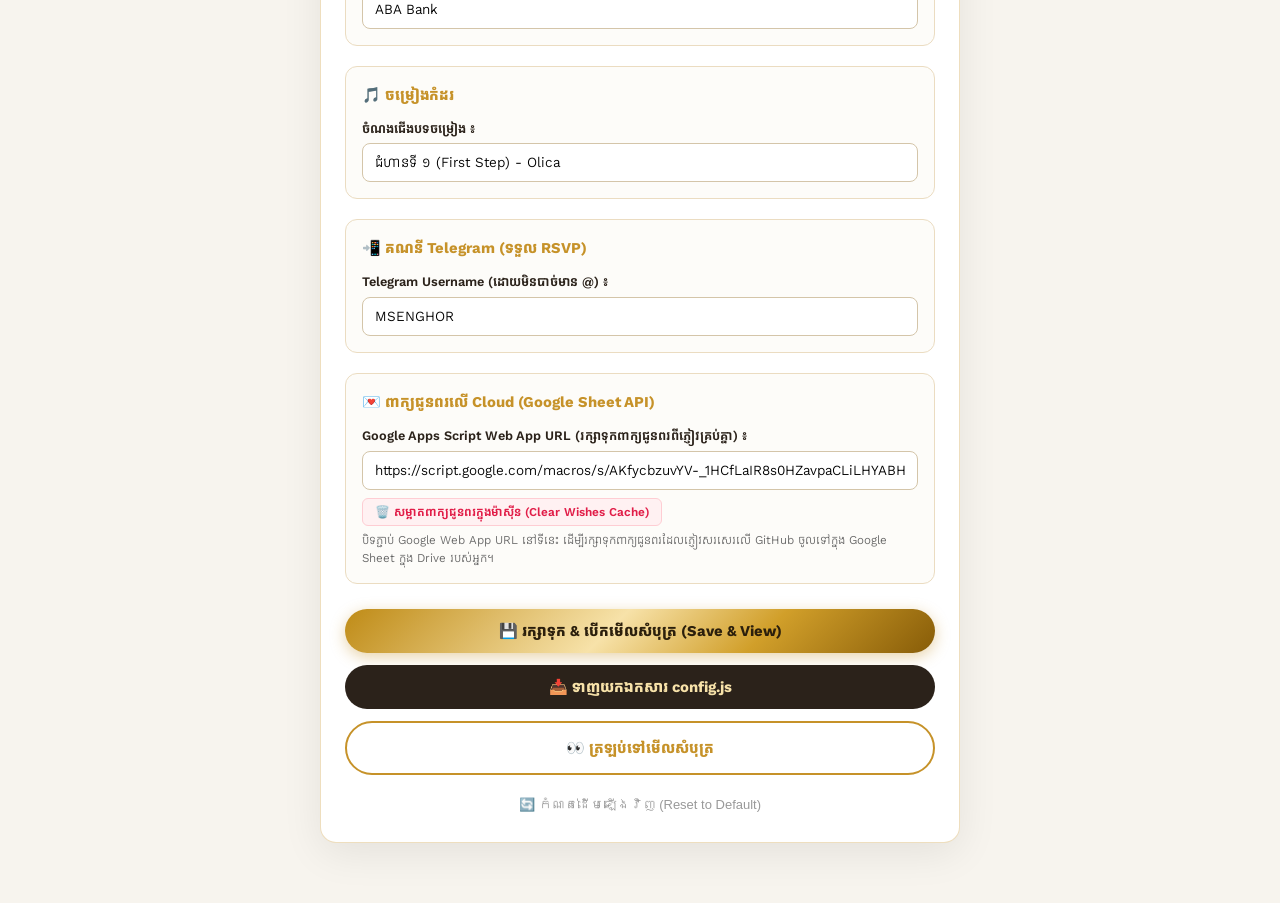
==== commit d6bcea15: "Add files via upload" ====
--- a/edit.html
+++ b/edit.html
@@ -254,7 +254,7 @@
                 </div>
                 <div class="form-group">
                     <label>តំណភ្ជាប់ Google Maps ៖</label>
-                    <input type="text" id="googleMapsUrl" class="form-control" value="https://maps.app.goo.gl/wcXT9QLLvdLVvjgZ7">
+                    <input type="text" id="googleMapsUrl" class="form-control" value="https://maps.app.goo.gl/WPJGdVxL1gmt3LiD7">
                 </div>
             </div>
 
@@ -365,6 +365,10 @@
             }
 
             if (data.venue) {
+                if (data.venue.googleMapsUrl === 'https://maps.app.goo.gl/wcXT9QLLvdLVvjgZ7' || 
+                    data.venue.googleMapsUrl === 'https://maps.app.goo.gl/icsCaF35qS53Zv6G9') {
+                    data.venue.googleMapsUrl = 'https://maps.app.goo.gl/WPJGdVxL1gmt3LiD7';
+                }
                 document.getElementById('venueName').value = data.venue.name || '';
                 document.getElementById('venueAddress').value = data.venue.address || '';
                 document.getElementById('googleMapsUrl').value = data.venue.googleMapsUrl || '';
@@ -416,7 +420,7 @@
                     name: document.getElementById('venueName').value.trim(),
                     address: document.getElementById('venueAddress').value.trim(),
                     googleMapsUrl: document.getElementById('googleMapsUrl').value.trim(),
-                    embedMapUrl: "https://www.google.com/maps/embed?pb=!1m18!1m12!1m3!1d15623.513758249622!2d105.4419515!3d11.9961201!2m3!1f0!2f0!3f0!3m2!1i1024!2i768!4f13.1!3m3!1m2!1s0x310b82f6e91cb3b5%3A0x6291a182092305!2sKampong%20Cham!5e0!3m2!1sen!2skh!4v1700000000000"
+                    embedMapUrl: "https://www.google.com/maps/embed?pb=!1m18!1m12!1m3!1d2000!2d105.4547231!3d11.9891663!2m3!1f0!2f0!3f0!3m2!1i1024!2i768!4f13.1!3m3!1m2!1s0x310c6b24db1c00ab%3A0xde3816b0a167689b!2sThe%20May%20Benz%20Premier%20Center!5e0!3m2!1skm!2skh!4v1700000000000"
                 },
                 gift: {
                     accountName: document.getElementById('giftAccountName').value.trim(),
